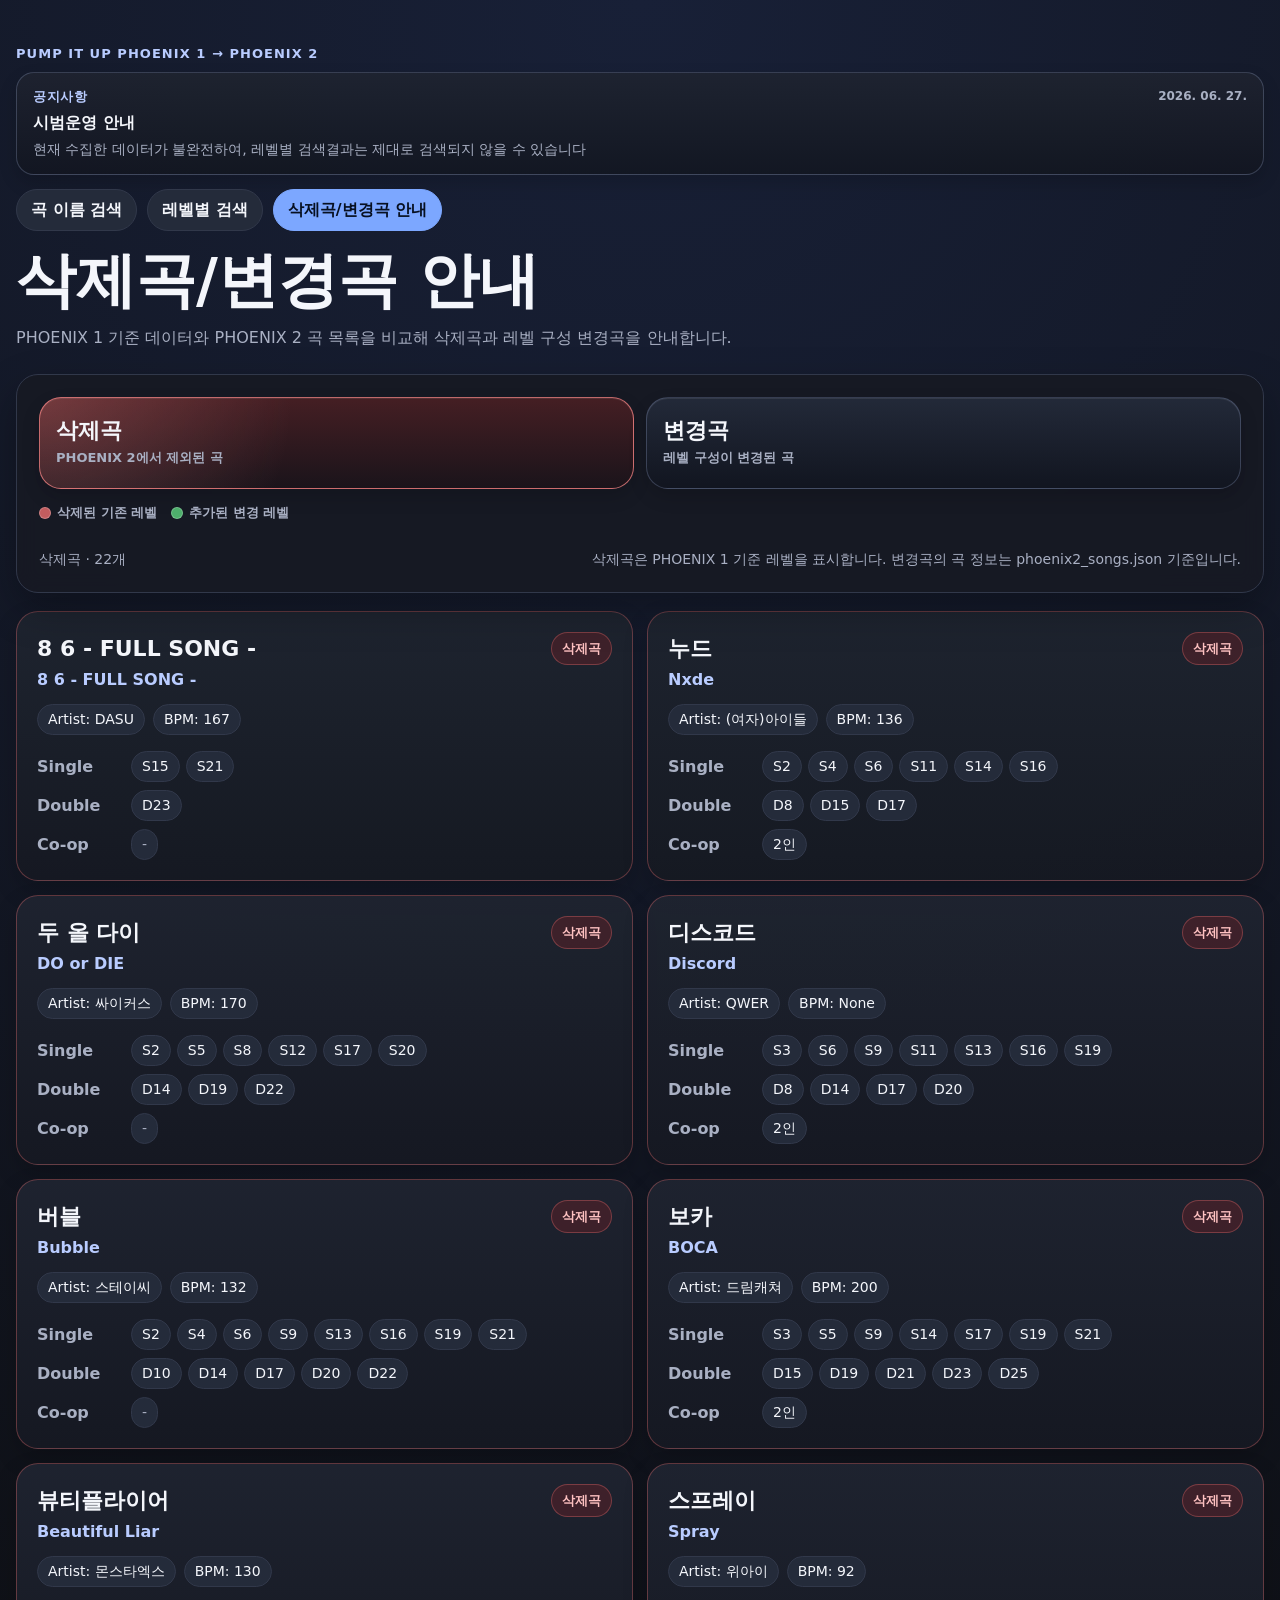
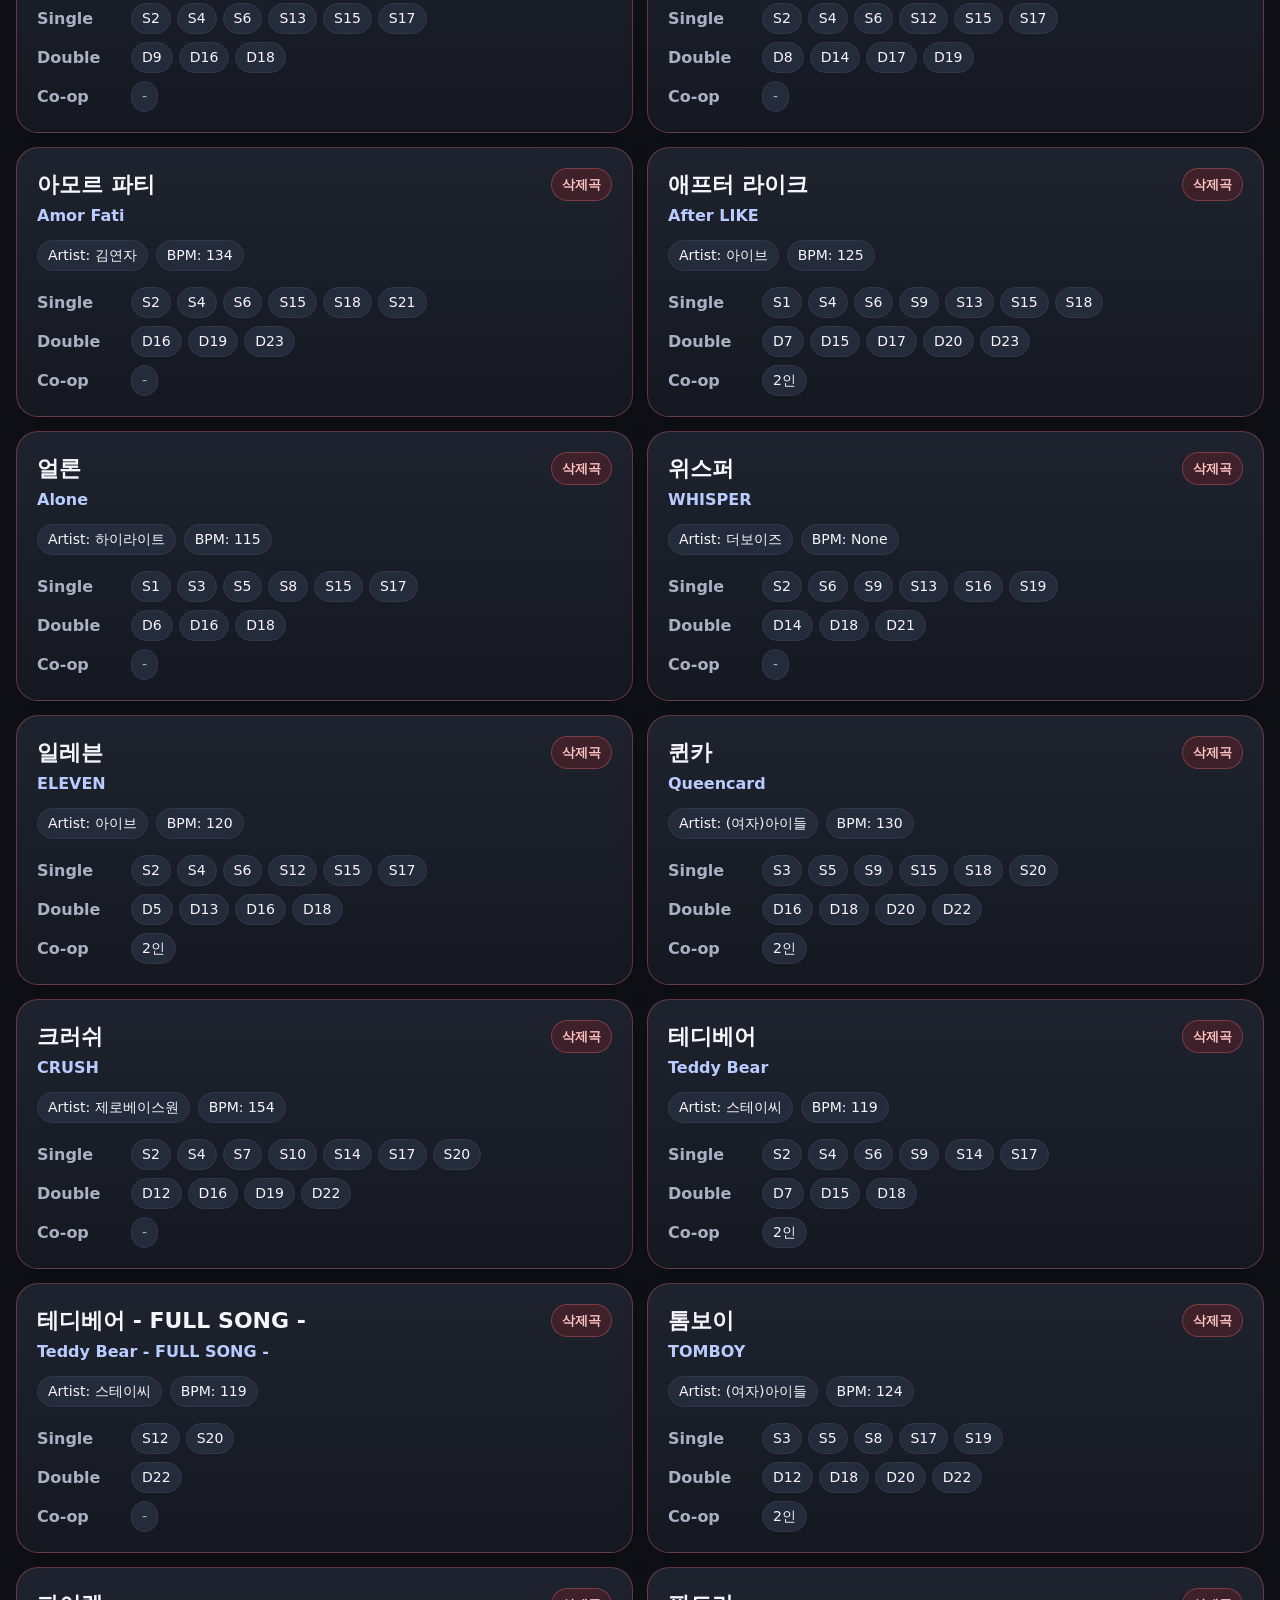
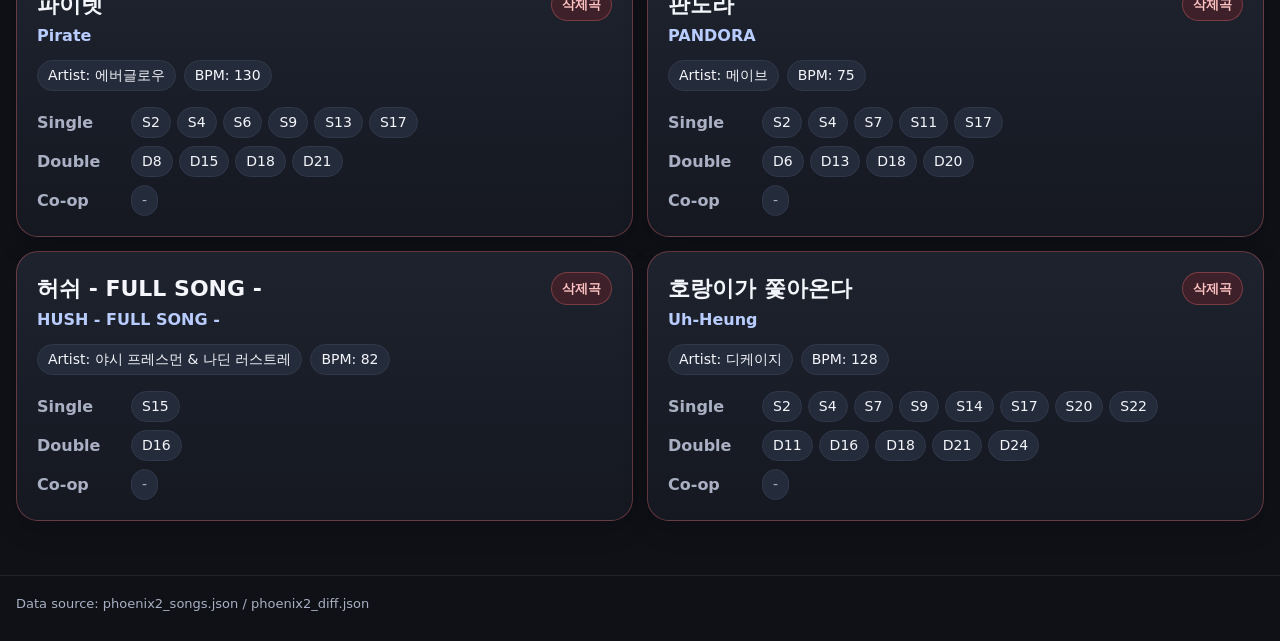
==== diff.html @ 27f44f7b "Add files via upload" ====
<!doctype html>
<html lang="ko">
<head>
  <meta charset="utf-8" />
  <meta name="viewport" content="width=device-width, initial-scale=1" />
  <title>PUMP IT UP PHOENIX 2 삭제곡/변경곡 안내</title>
  <link rel="stylesheet" href="style.css?v=20260629-08" />
</head>
<body>
  <header class="site-header">
    <div class="wrap">
      <p class="eyebrow">PUMP IT UP PHOENIX 1 → PHOENIX 2</p>
      <section class="notice-panel" data-notice-panel aria-label="공지사항" hidden></section>
      <nav class="page-nav" aria-label="검색 페이지 이동">
        <a class="nav-button" href="index.html">곡 이름 검색</a>
        <a class="nav-button" href="level.html">레벨별 검색</a>
        <a class="nav-button active" href="diff.html" aria-current="page">삭제곡/변경곡 안내</a>
      </nav>
      <h1>삭제곡/변경곡 안내</h1>
      <p class="desc">PHOENIX 1 기준 데이터와 PHOENIX 2 곡 목록을 비교해 삭제곡과 레벨 구성 변경곡을 안내합니다.</p>
    </div>
  </header>

  <main class="wrap">
    <section class="search-panel diff-panel" aria-label="삭제곡과 변경곡 안내 선택">
      <div class="diff-mode-buttons" role="group" aria-label="표시할 정보 선택">
        <button id="removedButton" class="diff-mode-button removed active" type="button" data-mode="removed" aria-pressed="true">
          <span class="mode-title">삭제곡</span>
          <span class="mode-sub">PHOENIX 2에서 제외된 곡</span>
        </button>
        <button id="changedButton" class="diff-mode-button changed" type="button" data-mode="changed" aria-pressed="false">
          <span class="mode-title">변경곡</span>
          <span class="mode-sub">레벨 구성이 변경된 곡</span>
        </button>
      </div>

      <div class="diff-legend" aria-label="표시 색상 안내">
        <span><i class="legend-dot removed-dot"></i>삭제된 기존 레벨</span>
        <span><i class="legend-dot added-dot"></i>추가된 변경 레벨</span>
      </div>

      <div class="meta-row">
        <span id="countText">데이터 불러오는 중...</span>
        <span class="hint">삭제곡은 PHOENIX 1 기준 레벨을 표시합니다. 변경곡의 곡 정보는 phoenix2_songs.json 기준입니다.</span>
      </div>
    </section>

    <section id="results" class="results diff-results" aria-live="polite"></section>
  </main>

  <footer class="site-footer">
    <div class="wrap">Data source: phoenix2_songs.json / phoenix2_diff.json</div>
  </footer>

  <script src="notice.js?v=20260629-08"></script>
  <script src="diff.js?v=20260629-08"></script>
</body>
</html>
---- style.css ----
:root {
  --bg: #0f1117;
  --panel: #171a23;
  --panel2: #1f2430;
  --text: #f4f6fb;
  --muted: #a9b0c3;
  --line: #31384a;
  --accent: #7ca7ff;
  --accent2: #b9ccff;
  --chip: #242b3a;
  --danger: #ff8888;
  --shadow: 0 16px 40px rgba(0, 0, 0, 0.28);
  --single1: #451014;
  --single2: #c71f2d;
  --single3: #ff5d66;
  --double1: #143414;
  --double2: #18a539;
  --double3: #80ff6a;
  --coop1: #4a3612;
  --coop2: #d7a92f;
  --coop3: #fff06a;
}

* { box-sizing: border-box; }

body {
  margin: 0;
  background: radial-gradient(circle at top, #182037 0, var(--bg) 45%);
  color: var(--text);
  font-family: system-ui, -apple-system, BlinkMacSystemFont, "Segoe UI", sans-serif;
  line-height: 1.5;
}

.wrap {
  width: min(1440px, calc(100% - 32px));
  margin: 0 auto;
}

.site-header {
  padding: 44px 0 24px;
}

.eyebrow {
  margin: 0 0 8px;
  color: var(--accent2);
  font-weight: 700;
  letter-spacing: 0.08em;
  font-size: 13px;
}

h1 {
  margin: 0;
  font-size: clamp(34px, 7vw, 60px);
  line-height: 1.05;
}

.desc {
  margin: 14px 0 0;
  color: var(--muted);
  font-size: 16px;
}

.page-nav {
  display: flex;
  flex-wrap: wrap;
  gap: 10px;
  margin: 0 0 18px;
}

.nav-button {
  display: inline-flex;
  align-items: center;
  justify-content: center;
  min-height: 40px;
  padding: 8px 14px;
  border-radius: 999px;
  border: 1px solid var(--line);
  background: var(--chip);
  color: var(--text);
  text-decoration: none;
  font-weight: 900;
}

.nav-button:hover { filter: brightness(1.08); }

.nav-button.active {
  background: var(--accent);
  color: #071021;
  border-color: var(--accent);
}

.search-panel {
  background: rgba(23, 26, 35, 0.92);
  border: 1px solid var(--line);
  border-radius: 22px;
  padding: 22px;
  box-shadow: var(--shadow);
  backdrop-filter: blur(10px);
  margin-bottom: 18px;
}

.search-panel label {
  display: block;
  margin-bottom: 10px;
  font-weight: 800;
  font-size: 18px;
}

.search-row {
  display: flex;
  gap: 10px;
}

input[type="search"] {
  width: 100%;
  border: 1px solid var(--line);
  border-radius: 16px;
  padding: 16px 18px;
  background: #0d1018;
  color: var(--text);
  font-size: 18px;
  outline: none;
}

input[type="search"]:focus {
  border-color: var(--accent);
  box-shadow: 0 0 0 4px rgba(124, 167, 255, 0.16);
}

button {
  border: 0;
  border-radius: 14px;
  padding: 0 16px;
  background: var(--accent);
  color: #071021;
  font-weight: 800;
  cursor: pointer;
  font-family: inherit;
}

button:hover { filter: brightness(1.08); }

.meta-row {
  display: flex;
  justify-content: space-between;
  gap: 16px;
  margin-top: 12px;
  color: var(--muted);
  font-size: 14px;
}

.button-control-block + .button-control-block {
  margin-top: 20px;
}

.control-title {
  margin-bottom: 10px;
  font-weight: 900;
  font-size: 18px;
}

.step-button-grid {
  display: flex;
  flex-wrap: wrap;
  gap: 12px;
}

.step-type-button {
  position: relative;
  overflow: hidden;
  width: 96px;
  height: 96px;
  padding: 0;
  border-radius: 24px;
  border: 2px solid rgba(255,255,255,0.16);
  color: #fff;
  text-shadow: 0 2px 3px rgba(0,0,0,0.45);
  box-shadow:
    inset 0 2px 8px rgba(255,255,255,0.18),
    inset 0 -10px 18px rgba(0,0,0,0.35),
    0 10px 18px rgba(0,0,0,0.28);
}

.step-type-button::before {
  content: "";
  position: absolute;
  inset: 8px 10px auto 10px;
  height: 34%;
  border-radius: 999px;
  background: linear-gradient(180deg, rgba(255,255,255,0.45), rgba(255,255,255,0.04));
  opacity: 0.78;
}

.step-type-button.single {
  background:
    radial-gradient(circle at 50% 16%, rgba(255,255,255,0.48), transparent 24%),
    linear-gradient(160deg, var(--single3) 0%, var(--single2) 42%, var(--single1) 100%);
}

.step-type-button.double {
  background:
    radial-gradient(circle at 50% 16%, rgba(255,255,255,0.52), transparent 24%),
    linear-gradient(160deg, var(--double3) 0%, var(--double2) 42%, var(--double1) 100%);
}

.step-type-button.coop {
  background:
    radial-gradient(circle at 50% 16%, rgba(255,255,255,0.55), transparent 24%),
    linear-gradient(160deg, var(--coop3) 0%, var(--coop2) 45%, var(--coop1) 100%);
}

.step-type-button.active {
  border-color: #ffffff;
  box-shadow:
    0 0 0 4px rgba(124, 167, 255, 0.24),
    inset 0 2px 8px rgba(255,255,255,0.22),
    inset 0 -10px 18px rgba(0,0,0,0.35),
    0 12px 24px rgba(0,0,0,0.38);
  transform: translateY(-1px);
}

.badge-top,
.badge-main {
  position: relative;
  z-index: 1;
  display: block;
  line-height: 1;
}

.badge-top {
  margin-top: 18px;
  font-size: 11px;
  letter-spacing: 0.04em;
  font-weight: 900;
}

.badge-main {
  margin-top: 12px;
  font-size: 22px;
  font-weight: 950;
}

.level-button-grid {
  display: grid;
  grid-template-columns: repeat(auto-fill, minmax(54px, 1fr));
  gap: 8px;
}

.level-button-grid.coop-mode {
  grid-template-columns: repeat(auto-fill, minmax(72px, 1fr));
}

.level-select-button {
  min-height: 54px;
  border-radius: 16px;
  border: 1px solid rgba(185, 204, 255, 0.25);
  background:
    linear-gradient(180deg, rgba(124, 167, 255, 0.20), rgba(36, 43, 58, 0.94)),
    var(--chip);
  color: var(--text);
  box-shadow: inset 0 1px 0 rgba(255,255,255,0.10);
  font-size: 17px;
  font-weight: 900;
}

.level-select-button.active {
  background:
    linear-gradient(180deg, #a9c2ff, var(--accent));
  border-color: #d8e4ff;
  color: #071021;
  box-shadow:
    0 0 0 3px rgba(124, 167, 255, 0.22),
    inset 0 1px 0 rgba(255,255,255,0.40);
}

.results {
  display: grid;
  gap: 14px;
  padding-bottom: 54px;
}

.empty, .error {
  padding: 28px;
  background: var(--panel);
  border: 1px solid var(--line);
  border-radius: 20px;
  color: var(--muted);
}

.error { color: var(--danger); }

.card {
  background: linear-gradient(180deg, rgba(31, 36, 48, 0.96), rgba(22, 25, 34, 0.96));
  border: 1px solid var(--line);
  border-radius: 22px;
  padding: 20px;
  box-shadow: 0 10px 24px rgba(0, 0, 0, 0.18);
}

.card-head {
  display: flex;
  justify-content: space-between;
  gap: 12px;
  align-items: flex-start;
  margin-bottom: 10px;
}

.title-ko {
  font-size: 22px;
  font-weight: 900;
  margin: 0;
}

.title-en {
  margin: 3px 0 0;
  color: var(--accent2);
  font-weight: 650;
}

.channel {
  flex: 0 0 auto;
  border: 1px solid var(--line);
  background: var(--chip);
  color: var(--accent2);
  padding: 6px 10px;
  border-radius: 999px;
  font-size: 13px;
  font-weight: 800;
}

.info {
  display: flex;
  flex-wrap: wrap;
  gap: 8px;
  margin: 12px 0 16px;
}

.info span, .level-chip {
  display: inline-flex;
  align-items: center;
  min-height: 30px;
  border-radius: 999px;
  padding: 4px 10px;
  background: var(--chip);
  border: 1px solid var(--line);
  color: var(--text);
  font-size: 14px;
}

.level-block {
  display: grid;
  grid-template-columns: 84px 1fr;
  gap: 10px;
  align-items: start;
  margin-top: 8px;
}

.level-label {
  color: var(--muted);
  font-weight: 800;
  padding-top: 4px;
}

.level-list {
  display: flex;
  flex-wrap: wrap;
  gap: 6px;
}

.level-chip.empty-chip {
  color: var(--muted);
}

.level-chip.selected {
  background: var(--accent);
  border-color: var(--accent);
  color: #071021;
  font-weight: 900;
}

.site-footer {
  color: var(--muted);
  border-top: 1px solid rgba(255, 255, 255, 0.08);
  padding: 18px 0 28px;
  font-size: 13px;
}

@media (max-width: 720px) {
  .site-header { padding-top: 30px; }
  .search-panel { padding: 16px; border-radius: 18px; }
  .search-row { flex-direction: column; }
  button { min-height: 44px; }
  .meta-row { flex-direction: column; gap: 4px; }
  .card-head { flex-direction: column; }
  .channel { align-self: flex-start; }
  .level-block { grid-template-columns: 1fr; gap: 4px; }
  .step-type-button { width: 84px; height: 84px; border-radius: 22px; }
  .badge-main { font-size: 19px; }
  .level-button-grid { grid-template-columns: repeat(auto-fill, minmax(48px, 1fr)); }
}

.notice-panel {
  margin: 0 0 14px;
  padding: 14px 16px;
  border: 1px solid rgba(185, 204, 255, 0.22);
  border-radius: 18px;
  background: linear-gradient(180deg, rgba(31, 36, 48, 0.86), rgba(18, 22, 32, 0.86));
  box-shadow: 0 8px 18px rgba(0, 0, 0, 0.16);
}

.notice-panel[hidden] {
  display: none;
}

.notice-head {
  display: flex;
  align-items: center;
  justify-content: space-between;
  gap: 10px;
  margin-bottom: 5px;
}

.notice-label {
  color: var(--accent2);
  font-size: 13px;
  font-weight: 950;
  letter-spacing: 0.04em;
}

.notice-date {
  color: var(--muted);
  font-size: 12px;
  font-weight: 750;
}

.notice-main-title {
  display: block;
  margin-bottom: 4px;
  color: var(--text);
  font-size: 16px;
  font-weight: 950;
}

.notice-body {
  margin: 0;
  color: var(--muted);
  font-size: 14px;
}

.notice-body-list {
  margin: 0;
  padding-left: 18px;
  color: var(--muted);
  font-size: 14px;
}

.notice-body-list li + li {
  margin-top: 2px;
}

.level-results {
  grid-template-columns: repeat(auto-fill, minmax(168px, 1fr));
  gap: 12px;
}

.level-results .empty,
.level-results .error {
  grid-column: 1 / -1;
}

.level-card {
  aspect-ratio: 1 / 1;
  min-height: 0;
  padding: 13px;
  border: 1px solid var(--line);
  border-radius: 20px;
  background: linear-gradient(180deg, rgba(31, 36, 48, 0.96), rgba(20, 24, 34, 0.96));
  box-shadow: 0 8px 18px rgba(0, 0, 0, 0.16);
  display: flex;
  flex-direction: column;
  justify-content: space-between;
  gap: 8px;
  overflow: hidden;
}

.level-card-top {
  display: flex;
  justify-content: space-between;
  align-items: flex-start;
  gap: 6px;
}

.mini-channel {
  padding: 4px 8px;
  font-size: 11px;
  max-width: 68%;
  overflow: hidden;
  text-overflow: ellipsis;
  white-space: nowrap;
}

.mini-seq {
  color: var(--muted);
  font-size: 11px;
  font-weight: 800;
  white-space: nowrap;
  padding-top: 5px;
}

.level-card-title-block {
  min-height: 0;
}

.mini-title-ko {
  display: -webkit-box;
  -webkit-line-clamp: 2;
  -webkit-box-orient: vertical;
  overflow: hidden;
  margin: 0;
  font-size: clamp(18px, 2vw, 22px);
  line-height: 1.18;
  font-weight: 950;
  word-break: keep-all;
}

.mini-title-en {
  display: -webkit-box;
  -webkit-line-clamp: 2;
  -webkit-box-orient: vertical;
  overflow: hidden;
  margin: 6px 0 0;
  color: var(--accent2);
  font-size: 13px;
  line-height: 1.25;
  font-weight: 750;
}

.mini-info {
  display: grid;
  gap: 5px;
  color: var(--text);
  font-size: 12px;
  font-weight: 750;
}

.mini-info span {
  min-width: 0;
  overflow: hidden;
  text-overflow: ellipsis;
  white-space: nowrap;
  border: 1px solid var(--line);
  background: var(--chip);
  border-radius: 999px;
  padding: 4px 8px;
}

@media (max-width: 720px) {
  .notice-panel { padding: 12px 14px; border-radius: 16px; }
  .notice-main-title { font-size: 15px; }
  .notice-body,
  .notice-body-list { font-size: 13px; }
  .level-results {
    grid-template-columns: repeat(2, minmax(0, 1fr));
    gap: 10px;
  }
  .level-card {
    border-radius: 17px;
    padding: 10px;
    gap: 6px;
  }
  .mini-title-ko {
    font-size: 16px;
    line-height: 1.16;
  }
  .mini-title-en {
    font-size: 11px;
    margin-top: 4px;
  }
  .mini-channel,
  .mini-seq,
  .mini-info {
    font-size: 10px;
  }
  .mini-info span {
    padding: 3px 7px;
  }
}


/* update-06: 레벨별 검색 결과는 PC에서는 넓은 카드, 모바일에서는 2열 카드로 표시 */
.level-results {
  grid-template-columns: repeat(auto-fit, minmax(min(100%, 300px), 1fr));
  gap: 16px;
  align-items: stretch;
}

.level-card {
  aspect-ratio: auto;
  min-height: 216px;
  padding: 18px;
  border-radius: 22px;
}

.level-card-top {
  gap: 10px;
}

.mini-channel {
  max-width: none;
  white-space: nowrap;
  font-size: 13px;
  padding: 5px 10px;
}

.mini-seq {
  font-size: 13px;
  padding-top: 6px;
}

.mini-title-ko {
  font-size: clamp(22px, 2.1vw, 28px);
  line-height: 1.2;
  -webkit-line-clamp: 2;
}

.mini-title-en {
  font-size: 15px;
  line-height: 1.28;
  -webkit-line-clamp: 2;
}

.mini-info {
  font-size: 14px;
  gap: 7px;
}

.mini-info span {
  white-space: normal;
  overflow: visible;
  text-overflow: clip;
  line-height: 1.25;
  padding: 6px 10px;
}

@media (min-width: 1120px) {
  .level-results {
    grid-template-columns: repeat(auto-fit, minmax(330px, 1fr));
  }
}

@media (max-width: 720px) {
  .wrap {
    width: min(100% - 20px, 720px);
  }
  .level-results {
    grid-template-columns: repeat(2, minmax(0, 1fr));
    gap: 10px;
  }
  .level-card {
    aspect-ratio: 1 / 1;
    min-height: 0;
    border-radius: 17px;
    padding: 10px;
    gap: 6px;
  }
  .mini-channel {
    max-width: 68%;
    overflow: hidden;
    text-overflow: ellipsis;
    font-size: 10px;
    padding: 4px 8px;
  }
  .mini-seq {
    font-size: 10px;
    padding-top: 5px;
  }
  .mini-title-ko {
    font-size: 16px;
    line-height: 1.16;
    -webkit-line-clamp: 2;
  }
  .mini-title-en {
    font-size: 11px;
    line-height: 1.25;
    margin-top: 4px;
    -webkit-line-clamp: 2;
  }
  .mini-info {
    font-size: 10px;
    gap: 5px;
  }
  .mini-info span {
    white-space: nowrap;
    overflow: hidden;
    text-overflow: ellipsis;
    padding: 3px 7px;
  }
}

/* update-08: 삭제곡/변경곡 안내 페이지 */
.diff-panel {
  display: grid;
  gap: 14px;
}

.diff-mode-buttons {
  display: grid;
  grid-template-columns: repeat(2, minmax(0, 1fr));
  gap: 12px;
}

.diff-mode-button {
  min-height: 92px;
  padding: 16px;
  border-radius: 22px;
  border: 1px solid rgba(185, 204, 255, 0.22);
  background: linear-gradient(180deg, rgba(36, 43, 58, 0.96), rgba(18, 22, 32, 0.96));
  color: var(--text);
  text-align: left;
  box-shadow: inset 0 1px 0 rgba(255,255,255,0.08), 0 8px 18px rgba(0,0,0,0.16);
}

.diff-mode-button .mode-title {
  display: block;
  font-size: 22px;
  font-weight: 950;
  line-height: 1.1;
}

.diff-mode-button .mode-sub {
  display: block;
  margin-top: 6px;
  color: var(--muted);
  font-size: 13px;
  font-weight: 800;
}

.diff-mode-button.removed.active {
  border-color: rgba(255, 138, 138, 0.72);
  background:
    radial-gradient(circle at top left, rgba(255, 138, 138, 0.26), transparent 42%),
    linear-gradient(180deg, rgba(70, 31, 36, 0.98), rgba(27, 20, 27, 0.98));
}

.diff-mode-button.changed.active {
  border-color: rgba(122, 244, 153, 0.68);
  background:
    radial-gradient(circle at top left, rgba(122, 244, 153, 0.20), transparent 42%),
    linear-gradient(180deg, rgba(29, 62, 41, 0.98), rgba(18, 26, 24, 0.98));
}

.diff-legend {
  display: flex;
  flex-wrap: wrap;
  gap: 8px 14px;
  color: var(--muted);
  font-size: 13px;
  font-weight: 800;
}

.diff-legend span {
  display: inline-flex;
  align-items: center;
  gap: 6px;
}

.legend-dot {
  display: inline-block;
  width: 12px;
  height: 12px;
  border-radius: 999px;
  border: 1px solid rgba(255,255,255,0.22);
}

.removed-dot { background: rgba(255, 118, 118, 0.74); }
.added-dot { background: rgba(99, 230, 136, 0.74); }

.diff-results {
  grid-template-columns: repeat(auto-fit, minmax(min(100%, 430px), 1fr));
  align-items: stretch;
}

.diff-results .empty,
.diff-results .error {
  grid-column: 1 / -1;
}

.diff-card {
  min-width: 0;
}

.removed-song-card {
  border-color: rgba(255, 118, 118, 0.32);
}

.changed-song-card {
  border-color: rgba(124, 167, 255, 0.28);
}

.removed-channel {
  color: #ffc2c2;
  border-color: rgba(255, 118, 118, 0.32);
  background: rgba(90, 34, 40, 0.55);
}

.level-chip.level-removed {
  background: rgba(125, 36, 44, 0.82);
  border-color: rgba(255, 126, 126, 0.72);
  color: #ffd8d8;
  box-shadow: inset 0 1px 0 rgba(255,255,255,0.08);
}

.level-chip.level-added {
  background: rgba(34, 103, 54, 0.82);
  border-color: rgba(116, 255, 154, 0.68);
  color: #d9ffe2;
  box-shadow: inset 0 1px 0 rgba(255,255,255,0.08);
}

.chip-change-label {
  margin-left: 6px;
  padding: 1px 5px;
  border-radius: 999px;
  background: rgba(0, 0, 0, 0.24);
  color: currentColor;
  font-size: 10px;
  font-weight: 950;
  line-height: 1.4;
}

@media (max-width: 720px) {
  .diff-mode-buttons {
    grid-template-columns: 1fr;
  }

  .diff-mode-button {
    min-height: 74px;
    padding: 14px;
    border-radius: 18px;
  }

  .diff-mode-button .mode-title {
    font-size: 20px;
  }

  .diff-results {
    grid-template-columns: 1fr;
  }
}
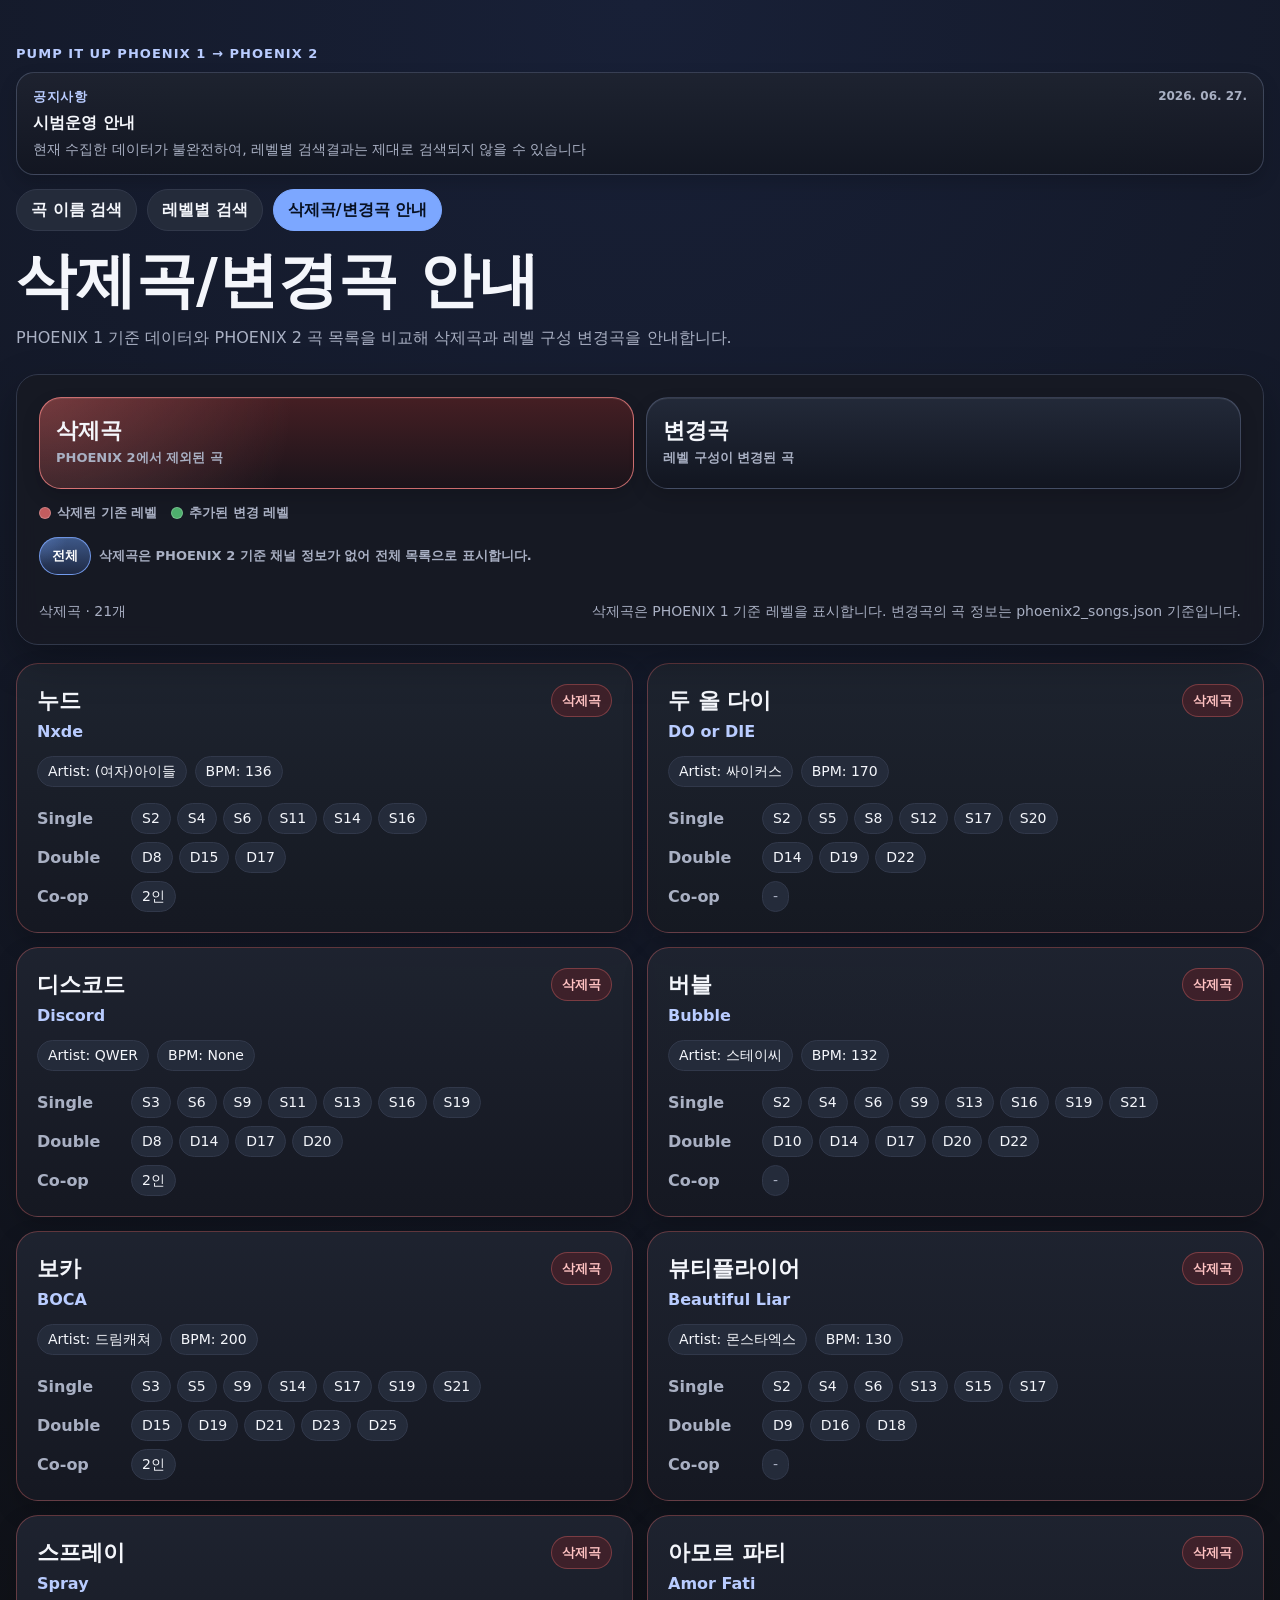
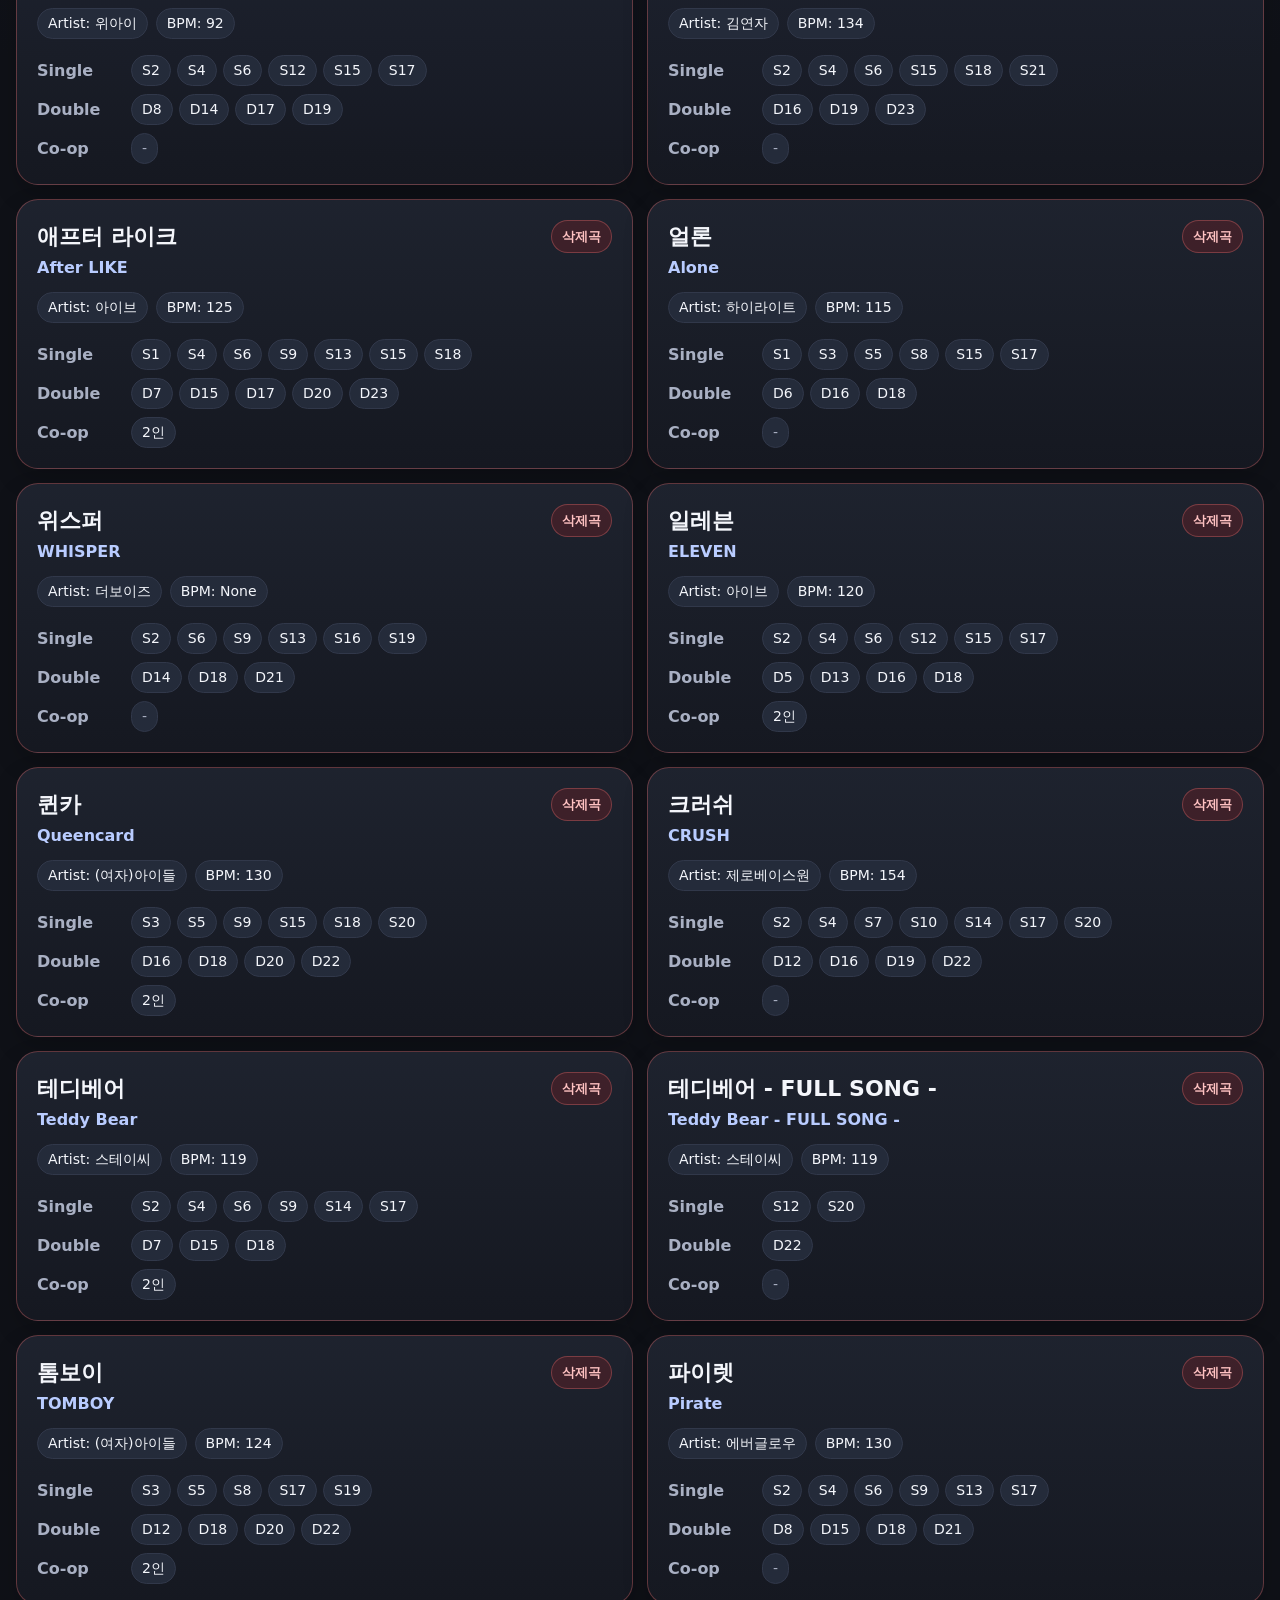
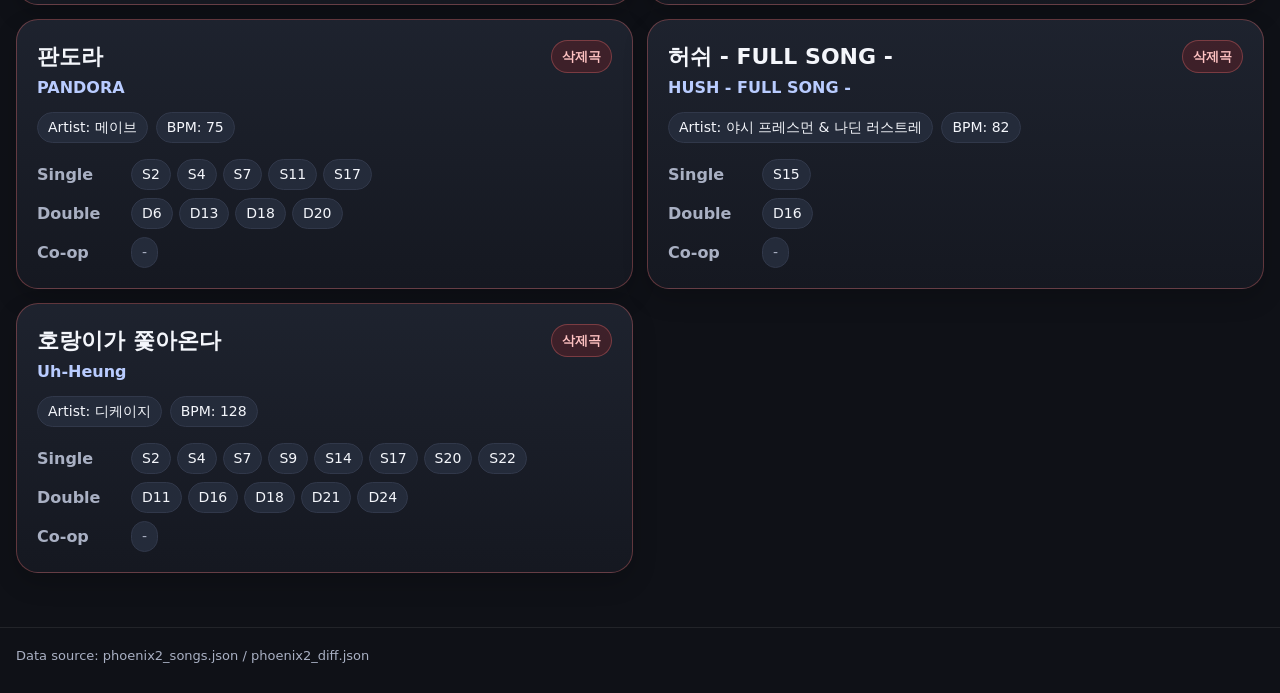
==== commit 232779e0: "Add files via upload" ====
--- a/diff.html
+++ b/diff.html
@@ -4,7 +4,7 @@
   <meta charset="utf-8" />
   <meta name="viewport" content="width=device-width, initial-scale=1" />
   <title>PUMP IT UP PHOENIX 2 삭제곡/변경곡 안내</title>
-  <link rel="stylesheet" href="style.css?v=20260629-08" />
+  <link rel="stylesheet" href="style.css?v=20260629-09" />
 </head>
 <body>
   <header class="site-header">
@@ -39,6 +39,8 @@
         <span><i class="legend-dot added-dot"></i>추가된 변경 레벨</span>
       </div>
 
+      <div id="channelFilter" class="diff-channel-filter" aria-label="채널 분류"></div>
+
       <div class="meta-row">
         <span id="countText">데이터 불러오는 중...</span>
         <span class="hint">삭제곡은 PHOENIX 1 기준 레벨을 표시합니다. 변경곡의 곡 정보는 phoenix2_songs.json 기준입니다.</span>
@@ -52,7 +54,7 @@
     <div class="wrap">Data source: phoenix2_songs.json / phoenix2_diff.json</div>
   </footer>
 
-  <script src="notice.js?v=20260629-08"></script>
-  <script src="diff.js?v=20260629-08"></script>
+  <script src="notice.js?v=20260629-09"></script>
+  <script src="diff.js?v=20260629-09"></script>
 </body>
 </html>
--- a/style.css
+++ b/style.css
@@ -697,7 +697,7 @@
   }
 }
 
-/* update-08: 삭제곡/변경곡 안내 페이지 */
+/* update-08/09: 삭제곡/변경곡 안내 페이지 */
 .diff-panel {
   display: grid;
   gap: 14px;
@@ -847,3 +847,79 @@
     grid-template-columns: 1fr;
   }
 }
+
+
+/* update-09: 삭제곡/변경곡 안내 채널 필터 */
+.diff-channel-filter {
+  display: flex;
+  flex-wrap: wrap;
+  gap: 8px;
+  align-items: center;
+}
+
+.diff-channel-button {
+  display: inline-flex;
+  align-items: center;
+  justify-content: center;
+  gap: 7px;
+  min-height: 38px;
+  padding: 8px 12px;
+  border-radius: 999px;
+  border: 1px solid rgba(185, 204, 255, 0.18);
+  background: rgba(36, 45, 64, 0.78);
+  color: var(--text);
+  font-size: 13px;
+  font-weight: 900;
+  box-shadow: inset 0 1px 0 rgba(255,255,255,0.06);
+}
+
+.diff-channel-button:hover {
+  border-color: rgba(124, 167, 255, 0.52);
+  background: rgba(47, 60, 86, 0.92);
+}
+
+.diff-channel-button.active {
+  border-color: rgba(124, 167, 255, 0.84);
+  background:
+    radial-gradient(circle at top left, rgba(124, 167, 255, 0.28), transparent 44%),
+    linear-gradient(180deg, rgba(62, 89, 138, 0.98), rgba(32, 43, 70, 0.98));
+  color: #ffffff;
+}
+
+.diff-channel-count {
+  min-width: 22px;
+  padding: 2px 6px;
+  border-radius: 999px;
+  background: rgba(0, 0, 0, 0.22);
+  color: var(--muted);
+  font-size: 11px;
+  line-height: 1.3;
+}
+
+.diff-channel-button.active .diff-channel-count {
+  color: #dce8ff;
+}
+
+.diff-channel-note {
+  color: var(--muted);
+  font-size: 13px;
+  font-weight: 800;
+}
+
+@media (max-width: 720px) {
+  .diff-channel-filter {
+    gap: 7px;
+  }
+
+  .diff-channel-button {
+    min-height: 34px;
+    padding: 7px 10px;
+    font-size: 12px;
+  }
+
+  .diff-channel-note {
+    display: block;
+    width: 100%;
+    font-size: 12px;
+  }
+}
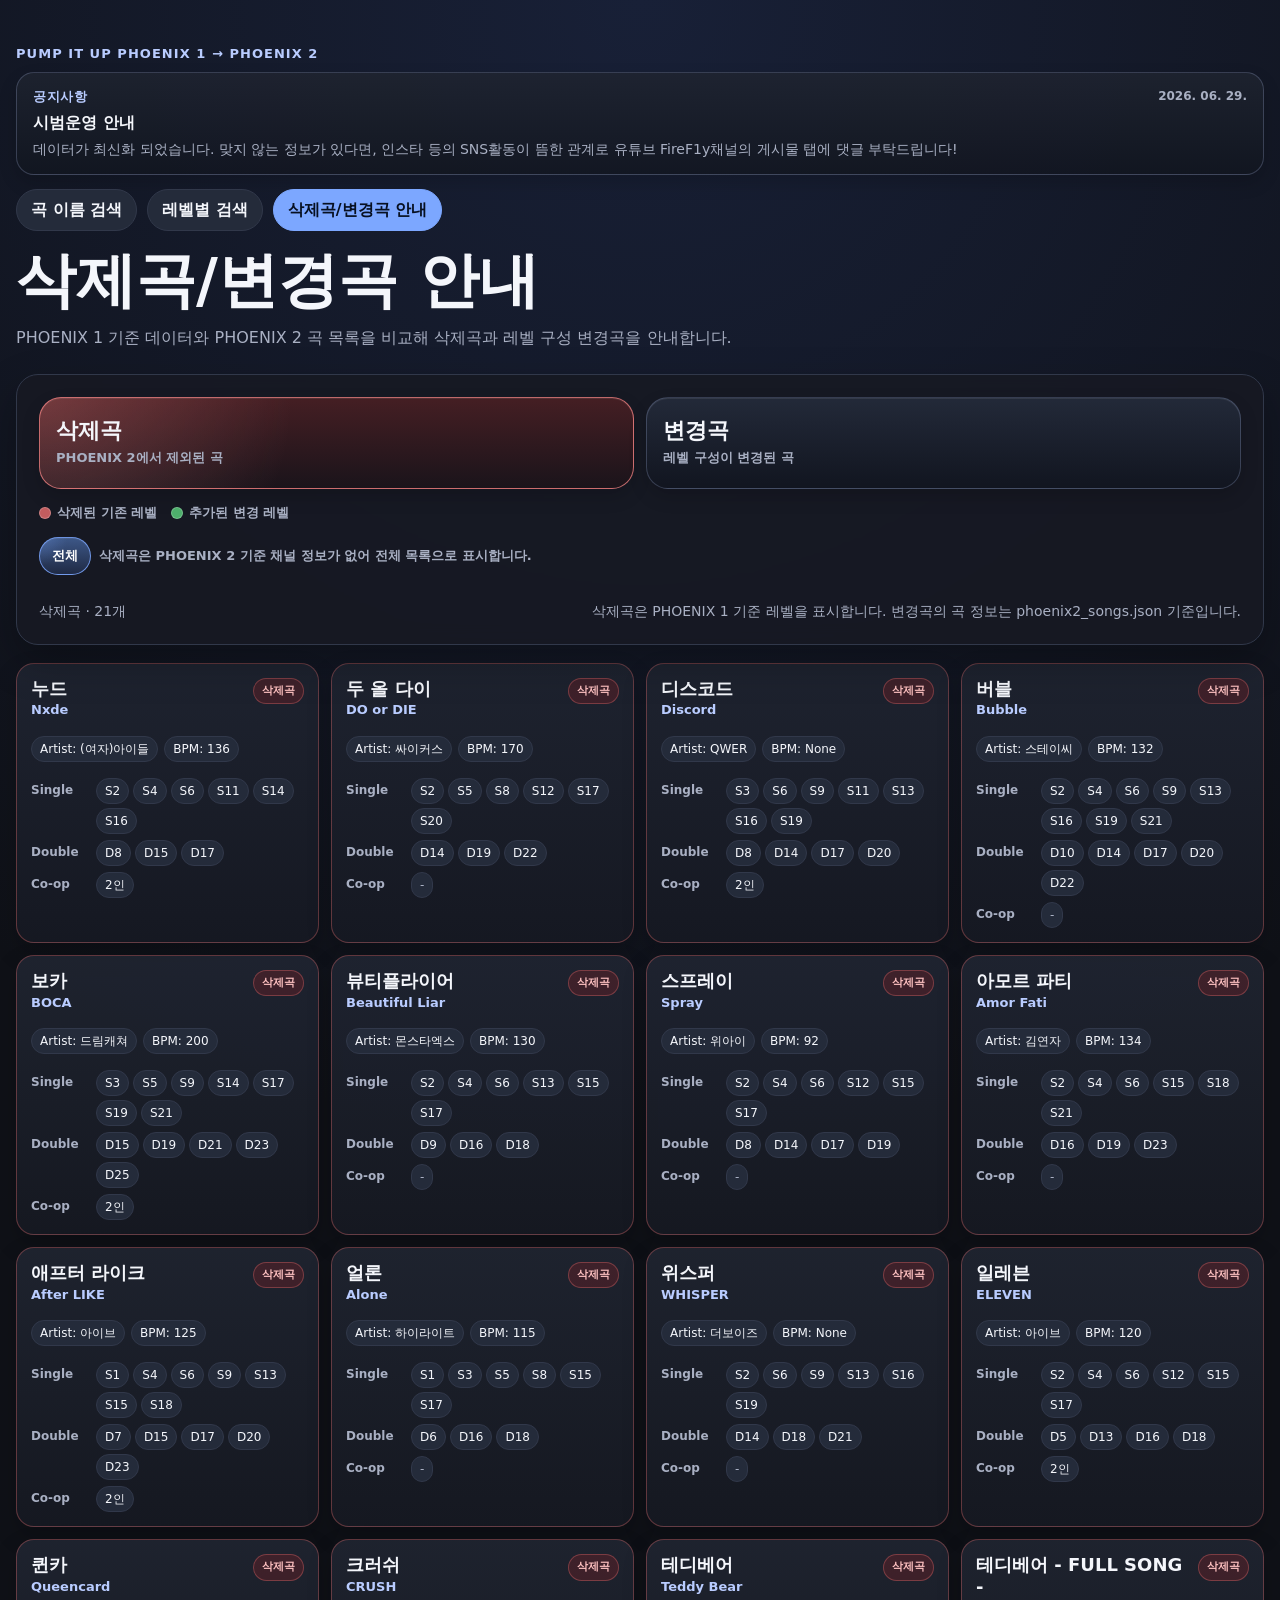
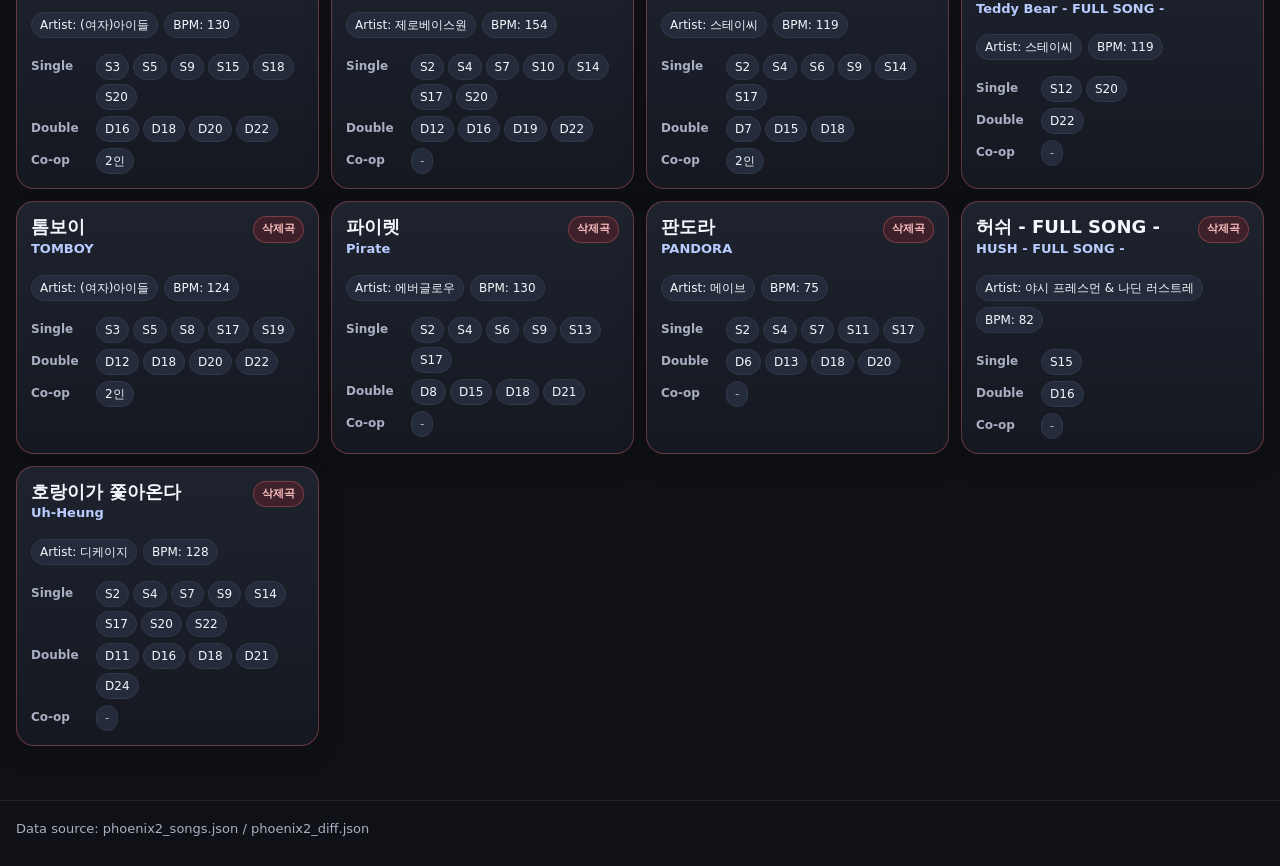
==== commit f3c0cab6: "Add files via upload" ====
--- a/diff.html
+++ b/diff.html
@@ -4,7 +4,7 @@
   <meta charset="utf-8" />
   <meta name="viewport" content="width=device-width, initial-scale=1" />
   <title>PUMP IT UP PHOENIX 2 삭제곡/변경곡 안내</title>
-  <link rel="stylesheet" href="style.css?v=20260629-09" />
+  <link rel="stylesheet" href="style.css?v=20260629-10" />
 </head>
 <body>
   <header class="site-header">
--- a/style.css
+++ b/style.css
@@ -923,3 +923,159 @@
     font-size: 12px;
   }
 }
+
+
+/* update-10: 삭제곡/변경곡 결과 카드 compact grid */
+.diff-results {
+  grid-template-columns: repeat(auto-fill, minmax(300px, 1fr));
+  gap: 12px;
+  align-items: stretch;
+}
+
+.diff-card {
+  padding: 14px;
+  border-radius: 18px;
+  min-height: 0;
+  display: flex;
+  flex-direction: column;
+}
+
+.diff-card .card-head {
+  gap: 8px;
+  margin-bottom: 8px;
+}
+
+.diff-card .title-ko {
+  font-size: 18px;
+  line-height: 1.22;
+  word-break: keep-all;
+}
+
+.diff-card .title-en {
+  font-size: 13px;
+  line-height: 1.25;
+  margin-top: 3px;
+}
+
+.diff-card .channel {
+  padding: 4px 8px;
+  font-size: 11px;
+  max-width: 132px;
+  white-space: nowrap;
+  overflow: hidden;
+  text-overflow: ellipsis;
+}
+
+.diff-card .info {
+  gap: 6px;
+  margin: 9px 0 10px;
+}
+
+.diff-card .info span {
+  min-height: 26px;
+  padding: 3px 8px;
+  font-size: 12px;
+  max-width: 100%;
+}
+
+.diff-card .level-block {
+  grid-template-columns: 58px 1fr;
+  gap: 7px;
+  margin-top: 6px;
+}
+
+.diff-card .level-label {
+  font-size: 12px;
+  padding-top: 3px;
+}
+
+.diff-card .level-list {
+  gap: 4px;
+}
+
+.diff-card .level-chip {
+  min-height: 25px;
+  padding: 3px 8px;
+  font-size: 12px;
+}
+
+.diff-card .chip-change-label {
+  margin-left: 4px;
+  padding: 1px 4px;
+  font-size: 9px;
+}
+
+@media (min-width: 1500px) {
+  .diff-results {
+    grid-template-columns: repeat(auto-fill, minmax(320px, 1fr));
+  }
+}
+
+@media (max-width: 720px) {
+  .diff-results {
+    grid-template-columns: repeat(2, minmax(0, 1fr));
+    gap: 10px;
+  }
+
+  .diff-card {
+    padding: 10px;
+    border-radius: 16px;
+  }
+
+  .diff-card .card-head {
+    gap: 6px;
+    margin-bottom: 6px;
+  }
+
+  .diff-card .title-ko {
+    font-size: 15px;
+    line-height: 1.2;
+  }
+
+  .diff-card .title-en {
+    font-size: 11px;
+    line-height: 1.2;
+  }
+
+  .diff-card .channel {
+    max-width: 100%;
+    padding: 3px 7px;
+    font-size: 10px;
+  }
+
+  .diff-card .info {
+    gap: 5px;
+    margin: 7px 0 8px;
+  }
+
+  .diff-card .info span {
+    min-height: 23px;
+    padding: 2px 7px;
+    font-size: 10px;
+  }
+
+  .diff-card .level-block {
+    grid-template-columns: 1fr;
+    gap: 3px;
+    margin-top: 6px;
+  }
+
+  .diff-card .level-label {
+    font-size: 11px;
+    padding-top: 0;
+  }
+
+  .diff-card .level-list {
+    gap: 3px;
+  }
+
+  .diff-card .level-chip {
+    min-height: 22px;
+    padding: 2px 6px;
+    font-size: 10px;
+  }
+
+  .diff-card .chip-change-label {
+    display: none;
+  }
+}
